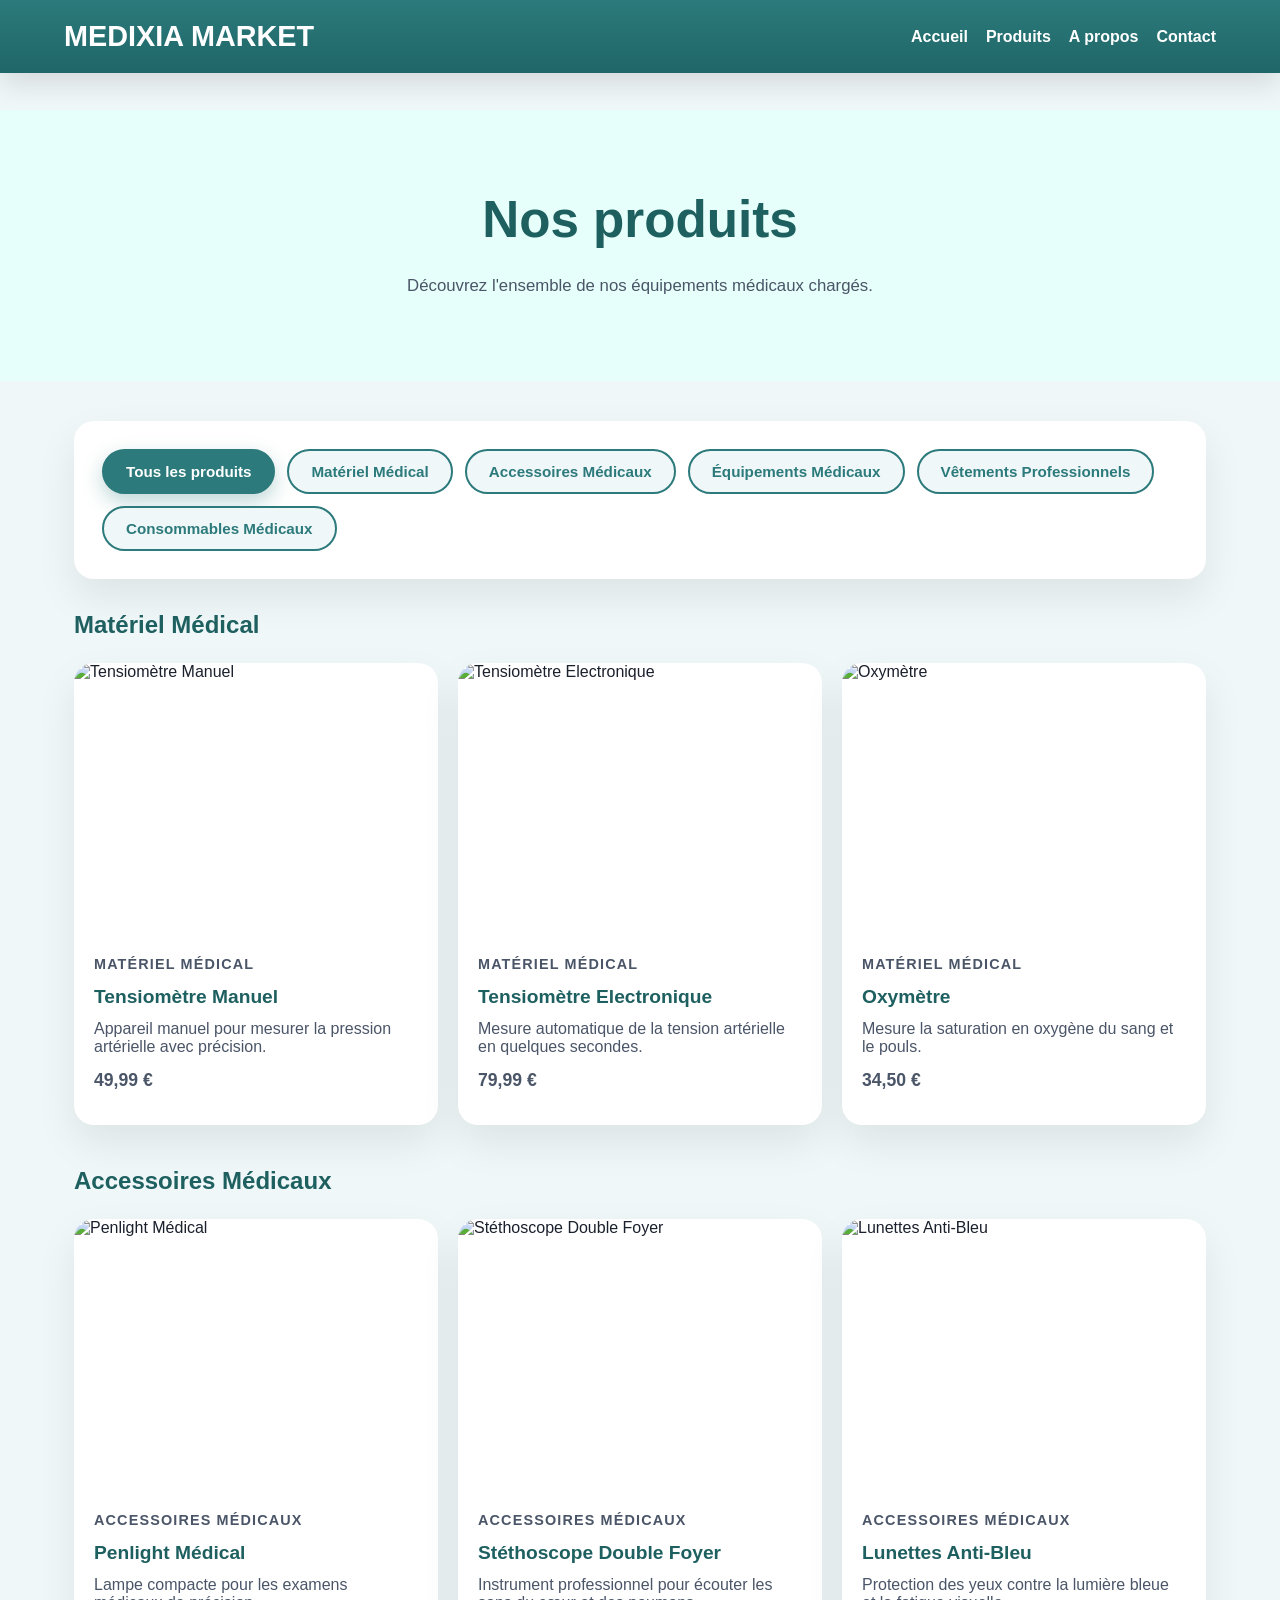
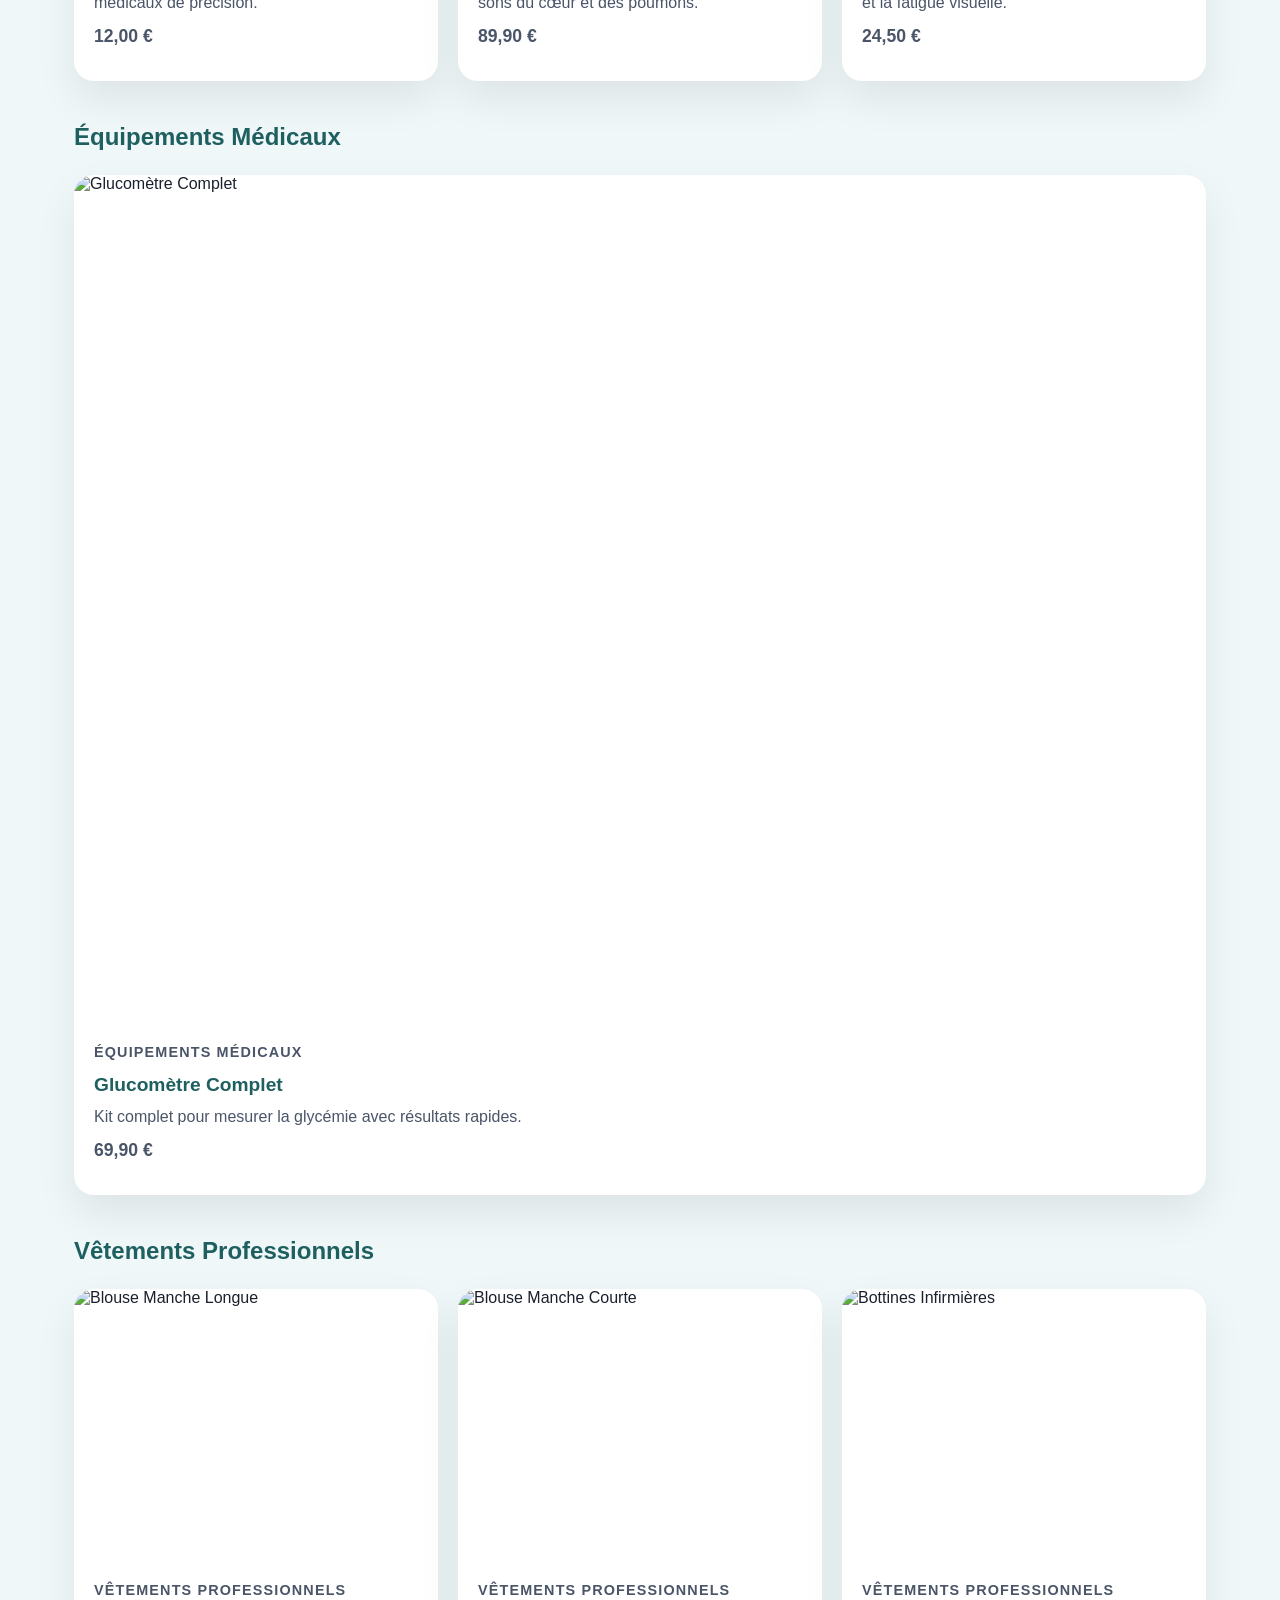
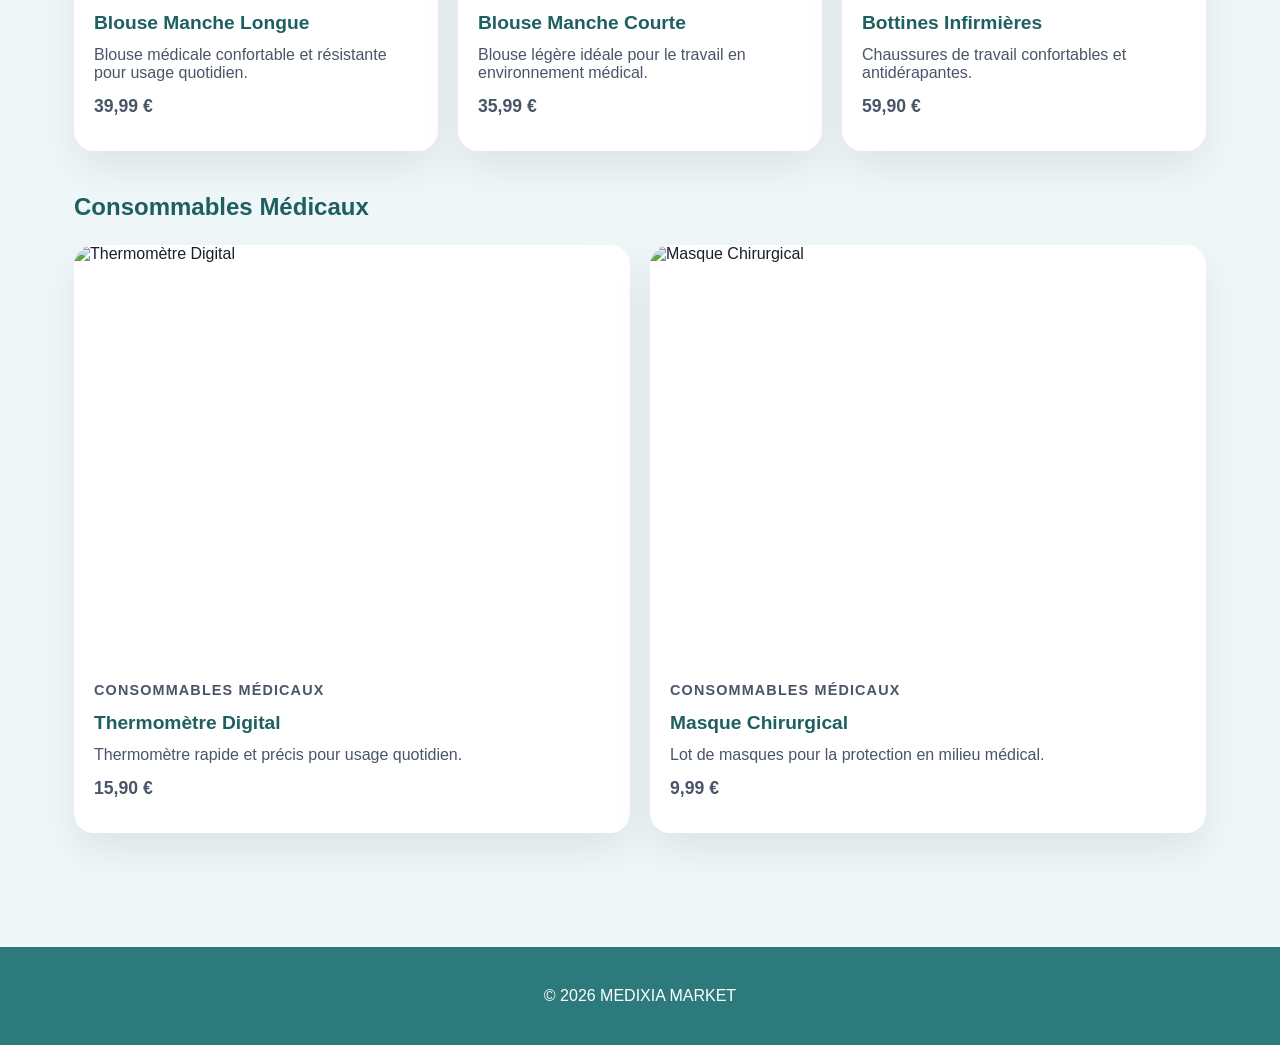
==== contact.html @ dd056514 "Add files via upload" ====
<!DOCTYPE html>
<html lang="fr">

<head>
    <meta charset="UTF-8">
    <meta name="viewport" content="width=device-width, initial-scale=1.0">
    <title>Produits - MEDIXIA MARKET</title>
    <meta name="description" content="Parcourez le catalogue de produits médicaux de MEDIXIA MARKET : équipements, accessoires et consommables pour professionnels de santé.">
    <meta name="keywords" content="produits médicaux, catalogue médical, équipement médical, accessoires médicaux, consommables médicaux">
    <meta name="author" content="MEDIXIA MARKET">
    <meta name="robots" content="index, follow">
    <link rel="stylesheet" href="style.css">
</head>

<body>
    <header>
        <div class="header-inner">
            <div>
                <h1>MEDIXIA MARKET</h1>
            </div>
            <button class="nav-toggle" aria-expanded="false" aria-label="Ouvrir le menu">☰</button>
            <nav class="nav-links">
                <a href="index.html">Accueil</a>
                <a href="produits.html">Produits</a>
                <a href="apropos.html">A propos</a>
                <a href="contact.html">Contact</a>
            </nav>
        </div>
    </header>

    <main>
        <section class="hero hero-small">
            <h1>Nos produits</h1>
            <p>Découvrez l'ensemble de nos équipements médicaux chargés.</p>
        </section>

        <section class="container" id="catalogue">
            <div id="filter-container" class="filter-container">
                <div id="filter-buttons" class="filter-buttons">
                    <button class="filter-btn active" data-category="all">Tous les produits</button>
                </div>
            </div>
            <div id="products-container">
                <p class="loading">Chargement des produits...</p>
            </div>
        </section>
    </main>

    <footer>
        <p>© 2026 MEDIXIA MARKET</p>
    </footer>

    <script>
        // ===============================
        // DONNÉES PRODUITS (fusionnées, plus besoin de fetch produits.json)
        // Chemins corrigés : tous les fichiers sont à la racine du Workspace,
        // il n'y a PAS de dossier assets/img/ dans TrebEdit.
        // ⚠️ Vérifie que chaque nom de fichier ci-dessous correspond EXACTEMENT
        // (majuscules, espaces, extension) au fichier réellement importé.
        // ===============================
        const products = [
            {
                img: "you.jpg",
                nom: "Tensiomètre Manuel",
                categorie: "Matériel Médical",
                description: "Appareil manuel pour mesurer la pression artérielle avec précision.",
                prix: "49,99 €"
            },
            {
                img: "site1.jpg",
                nom: "Tensiomètre Electronique",
                categorie: "Matériel Médical",
                description: "Mesure automatique de la tension artérielle en quelques secondes.",
                prix: "79,99 €"
            },
            {
                img: "OxymètreSaturometre.jpg",
                nom: "Oxymètre",
                categorie: "Matériel Médical",
                description: "Mesure la saturation en oxygène du sang et le pouls.",
                prix: "34,50 €"
            },
            {
                img: "Penlight rechargeable.jpg",
                nom: "Penlight Médical",
                categorie: "Accessoires Médicaux",
                description: "Lampe compacte pour les examens médicaux de précision.",
                prix: "12,00 €"
            },
            {
                img: "Otoscope.jpg",
                nom: "Stéthoscope Double Foyer",
                categorie: "Accessoires Médicaux",
                description: "Instrument professionnel pour écouter les sons du cœur et des poumons.",
                prix: "89,90 €"
            },
            {
                img: "Glucometre complet.jpg",
                nom: "Glucomètre Complet",
                categorie: "Équipements Médicaux",
                description: "Kit complet pour mesurer la glycémie avec résultats rapides.",
                prix: "69,90 €"
            },
            {
                img: "Surblouse.jpg",
                nom: "Blouse Manche Longue",
                categorie: "Vêtements Professionnels",
                description: "Blouse médicale confortable et résistante pour usage quotidien.",
                prix: "39,99 €"
            },
            {
                img: "Surblouse1.jpg",
                nom: "Blouse Manche Courte",
                categorie: "Vêtements Professionnels",
                description: "Blouse légère idéale pour le travail en environnement médical.",
                prix: "35,99 €"
            },
            {
                img: "Bonnet jetable.jpg",
                nom: "Lunettes Anti-Bleu",
                categorie: "Accessoires Médicaux",
                description: "Protection des yeux contre la lumière bleue et la fatigue visuelle.",
                prix: "24,50 €"
            },
            {
                img: "Bottine infirmière.jpeg",
                nom: "Bottines Infirmières",
                categorie: "Vêtements Professionnels",
                description: "Chaussures de travail confortables et antidérapantes.",
                prix: "59,90 €"
            },
            {
                img: "Thermomètre à mercure.jpg",
                nom: "Thermomètre Digital",
                categorie: "Consommables Médicaux",
                description: "Thermomètre rapide et précis pour usage quotidien.",
                prix: "15,90 €"
            },
            {
                img: "Bonnet jetable.jpg",
                nom: "Masque Chirurgical",
                categorie: "Consommables Médicaux",
                description: "Lot de masques pour la protection en milieu médical.",
                prix: "9,99 €"
            }
        ];

        document.addEventListener("DOMContentLoaded", function () {

            // ===============================
            // EFFET D'APPARITION AU SCROLL
            // ===============================
            function appearOnScroll() {
                const sections = document.querySelectorAll("section, .container");
                const windowBottom = window.innerHeight + window.scrollY;
                sections.forEach(sec => {
                    sec.style.opacity = 0;
                    sec.style.transition = "opacity 1s ease-out, transform 1s ease-out";
                    sec.style.transform = "translateY(30px)";
                    if (windowBottom > sec.offsetTop + 50) {
                        sec.style.opacity = 1;
                        sec.style.transform = "translateY(0)";
                    }
                });
            }
            window.addEventListener("scroll", appearOnScroll);

            // ===============================
            // MENU MOBILE
            // ===============================
            const navToggle = document.querySelector(".nav-toggle");
            const navLinks = document.querySelector(".nav-links");
            if (navToggle && navLinks) {
                navToggle.addEventListener("click", function () {
                    const isOpen = navLinks.classList.toggle("open");
                    navToggle.setAttribute("aria-expanded", isOpen.toString());
                });

                navLinks.querySelectorAll("a").forEach(link => {
                    link.addEventListener("click", () => {
                        navLinks.classList.remove("open");
                        navToggle.setAttribute("aria-expanded", "false");
                    });
                });
            }

            // ===============================
            // AFFICHAGE DES PRODUITS
            // ===============================
            function renderProducts(items) {
                const categories = [...new Set(items.map(p => p.categorie))];
                setupFilters(categories, items);
                displayProducts(items, "all");
                animateCards();
                appearOnScroll();
            }

            function setupFilters(categories, items) {
                const filterBtnContainer = document.querySelector("#filter-buttons");
                if (!filterBtnContainer) return;

                filterBtnContainer.innerHTML = '<button class="filter-btn active" data-category="all">Tous les produits</button>';

                categories.forEach(category => {
                    const btn = document.createElement("button");
                    btn.className = "filter-btn";
                    btn.setAttribute("data-category", category);
                    btn.textContent = category;
                    filterBtnContainer.appendChild(btn);
                });

                const filterButtons = filterBtnContainer.querySelectorAll(".filter-btn");
                filterButtons.forEach(btn => {
                    btn.addEventListener("click", () => {
                        filterButtons.forEach(b => b.classList.remove("active"));
                        btn.classList.add("active");
                        const selectedCategory = btn.getAttribute("data-category");
                        displayProducts(items, selectedCategory);
                    });
                });
            }

            function displayProducts(items, selectedCategory = "all") {
                const container = document.querySelector("#products-container");
                if (!container) return;

                let filtered = items;
                if (selectedCategory !== "all") {
                    filtered = items.filter(p => p.categorie === selectedCategory);
                }

                const categories = [...new Set(filtered.map(p => p.categorie))];

                container.innerHTML = categories.map(category => {
                    const cards = filtered
                        .filter(p => p.categorie === category)
                        .map(p => `
                            <article class="card">
                                <img src="${p.img}" alt="${p.nom}">
                                <div class="product-meta">
                                    <p class="category">${p.categorie}</p>
                                    <h3>${p.nom}</h3>
                                    <p>${p.description}</p>
                                    <p class="price">${p.prix}</p>
                                </div>
                            </article>
                        `).join("");

                    return `
                        <section class="product-section">
                            <h2>${category}</h2>
                            <div class="products">${cards}</div>
                        </section>
                    `;
                }).join("");

                if (filtered.length === 0) {
                    container.innerHTML = "<p class='no-results'>Aucun produit ne correspond à ce filtre.</p>";
                }

                animateCards();
                appearOnScroll();
            }

            function animateCards() {
                document.querySelectorAll(".card").forEach(card => {
                    card.style.transition = "transform 0.3s, box-shadow 0.3s";
                    card.addEventListener("mouseover", () => {
                        card.style.transform = "scale(1.07)";
                        card.style.boxShadow = "0 8px 20px rgba(0,0,0,0.3)";
                    });
                    card.addEventListener("mouseout", () => {
                        card.style.transform = "scale(1)";
                        card.style.boxShadow = "0 2px 8px rgba(0,0,0,0.1)";
                    });
                });
            }

            renderProducts(products);

            // ===============================
            // BOUTON HAUT DE PAGE
            // ===============================
            const btnTop = document.createElement("button");
            btnTop.className = "back-to-top";
            btnTop.setAttribute("aria-label", "Remonter en haut");
            btnTop.innerHTML = "↑";
            document.body.appendChild(btnTop);

            window.addEventListener("scroll", () => {
                btnTop.classList.toggle("show", window.scrollY > 200);
            });

            btnTop.addEventListener("click", () => {
                window.scrollTo({ top: 0, behavior: "smooth" });
            });

            appearOnScroll();
        });
    </script>
</body>

</html>
---- style.css ----
﻿:root {
    --bg: #f0f7f8;
    --surface: #ffffff;
    --primary: #2c7a7b;
    --primary-dark: #1e5f60;
    --accent: #38b2ac;
    --text: #1a202c;
    --muted: #4a5568;
    --radius: 20px;
    --shadow: 0 18px 40px rgba(0, 0, 0, 0.08);
}

* {
    box-sizing: border-box;
}

html {
    scroll-behavior: smooth;
}

body {
    margin: 0;
    font-family: Inter, "Segoe UI", sans-serif;
    background: var(--bg);
    color: var(--text);
}

header {
    position: fixed;
    top: 0;
    left: 0;
    right: 0;
    z-index: 1000;
    background: linear-gradient(180deg, var(--primary), #1f6668);
    color: white;
    box-shadow: 0 10px 30px rgba(0, 0, 0, 0.12);
}

body {
    margin: 0;
    font-family: Inter, "Segoe UI", sans-serif;
    background: var(--bg);
    color: var(--text);
    padding-top: 110px;
}

.header-inner {
    max-width: 1200px;
    margin: 0 auto;
    padding: 20px 24px;
    display: flex;
    align-items: center;
    justify-content: space-between;
    gap: 20px;
    flex-wrap: wrap;
    position: relative;
}

header h1 {
    margin: 0;
    font-size: 1.8rem;
}

.site-tagline {
    margin: 8px 0 0;
    font-size: 0.95rem;
    color: rgba(255, 255, 255, 0.85);
}

.nav-toggle {
    display: none;
    background: rgba(255, 255, 255, 0.16);
    border: 1px solid rgba(255, 255, 255, 0.4);
    color: white;
    padding: 10px 14px;
    border-radius: 12px;
    cursor: pointer;
    font-size: 1rem;
}

.nav-links {
    display: flex;
    gap: 18px;
    align-items: center;
    flex-wrap: wrap;
}

.nav-links a {
    color: white;
    text-decoration: none;
    font-weight: 600;
    transition: color 0.3s, transform 0.2s;
}

.nav-links a:hover {
    color: #a7f3d0;
    transform: scale(1.04);
}

.hero,
.hero-small {
    background: #e6fffa;
    padding: 80px 24px;
    text-align: center;
}

.hero h1,
.hero-small h1 {
    margin: 0;
    font-size: clamp(2rem, 4vw, 3.5rem);
    color: var(--primary-dark);
}

.hero p,
.hero-small p {
    max-width: 760px;
    margin: 22px auto 0;
    color: var(--muted);
    font-size: 1.05rem;
    line-height: 1.8;
}

.btn,
.btn-submit {
    display: inline-block;
    margin-top: 24px;
    padding: 14px 30px;
    background: var(--accent);
    color: white;
    text-decoration: none;
    border-radius: 999px;
    font-weight: 700;
    transition: background 0.3s, transform 0.2s;
    border: none;
    cursor: pointer;
}

.btn:hover,
.btn-submit:hover {
    background: #319795;
    transform: translateY(-1px);
}

.container {
    padding: 40px 24px;
    max-width: 1180px;
    margin: 0 auto;
}

.features,
.info-grid,
.about-grid,
.contact-grid {
    display: grid;
    gap: 24px;
}

.features,
.info-grid,
.about-grid {
    grid-template-columns: repeat(auto-fit, minmax(240px, 1fr));
}

.contact-grid {
    grid-template-columns: 1.2fr 1fr;
}

.feature,
.info-card,
.about-card,
.contact-info,
form {
    background: var(--surface);
    border-radius: var(--radius);
    padding: 28px;
    box-shadow: var(--shadow);
}

.feature h2,
.info-card h2,
.about-card h3,
.contact-info h2 {
    margin-top: 0;
    color: var(--primary-dark);
}

.feature p,
.info-card p,
.about-card p,
.contact-info p {
    color: var(--muted);
    line-height: 1.8;
}

.products {
    display: grid;
    grid-template-columns: repeat(auto-fit, minmax(240px, 1fr));
    gap: 20px;
}

.card {
    background: var(--surface);
    border-radius: var(--radius);
    overflow: hidden;
    box-shadow: var(--shadow);
    transition: transform 0.25s ease, box-shadow 0.25s ease;
    display: flex;
    flex-direction: column;
}

.card:hover {
    transform: translateY(-4px);
    box-shadow: 0 20px 45px rgba(0, 0, 0, 0.12);
}

.card img {
    width: 100%;
    aspect-ratio: 4 / 3;
    object-fit: cover;
}

.product-meta {
    padding: 20px;
    display: flex;
    flex-direction: column;
}

.category {
    font-size: 0.9rem;
    font-weight: 700;
    text-transform: uppercase;
    letter-spacing: 0.08em;
    color: var(--accent);
    margin-bottom: 10px;
}

.product-meta h3 {
    margin: 0 0 12px;
    color: var(--primary-dark);
    font-size: 1.2rem;
}

.product-meta p {
    margin: 0 0 14px;
    color: var(--muted);
}

.price {
    margin-top: auto;
    color: #1f5f67;
    font-weight: 800;
    font-size: 1.1rem;
}

.product-section {
    margin-bottom: 42px;
}

.product-section h2 {
    margin-bottom: 24px;
    color: var(--primary-dark);
}

.filter-container {
    background: var(--surface);
    border-radius: var(--radius);
    padding: 28px;
    margin-bottom: 32px;
    box-shadow: var(--shadow);
}

.filter-container h2 {
    margin: 0 0 20px;
    color: var(--primary-dark);
    font-size: 1.2rem;
}

.filter-buttons {
    display: flex;
    gap: 12px;
    flex-wrap: wrap;
}

.filter-btn {
    padding: 12px 22px;
    background: #f0f7f8;
    color: var(--primary);
    border: 2px solid var(--primary);
    border-radius: 999px;
    font-weight: 600;
    cursor: pointer;
    transition: all 0.3s ease;
    font-size: 0.95rem;
}

.filter-btn:hover {
    background: var(--primary);
    color: white;
    transform: translateY(-2px);
    box-shadow: 0 6px 12px rgba(44, 122, 123, 0.2);
}

.filter-btn.active {
    background: var(--primary);
    color: white;
    box-shadow: 0 8px 20px rgba(44, 122, 123, 0.3);
}

.no-results {
    text-align: center;
    color: var(--muted);
    font-weight: 700;
    padding: 40px 20px;
    font-size: 1.1rem;
}

footer {
    background: var(--primary);
    color: white;
    text-align: center;
    padding: 24px 24px;
    margin-top: 32px;
}

label {
    display: block;
    margin-top: 18px;
    font-weight: 700;
    color: var(--text);
}

input,
textarea {
    width: 100%;
    padding: 14px 16px;
    margin-top: 8px;
    border: 1px solid #cbd5e0;
    border-radius: 14px;
    background: #fff;
    font: inherit;
    resize: vertical;
}

input:focus,
textarea:focus {
    border-color: var(--accent);
    box-shadow: 0 0 0 4px rgba(56, 178, 172, 0.14);
    outline: none;
}

.loading,
.error {
    text-align: center;
    color: var(--muted);
    font-weight: 700;
}

.back-to-top {
    position: fixed;
    bottom: 24px;
    right: 24px;
    width: 52px;
    height: 52px;
    border: none;
    border-radius: 50%;
    background: var(--accent);
    color: white;
    font-size: 1.4rem;
    cursor: pointer;
    box-shadow: 0 18px 32px rgba(0, 0, 0, 0.2);
    opacity: 0;
    pointer-events: none;
    transform: translateY(12px);
    transition: opacity 0.25s ease, transform 0.25s ease, background 0.25s ease;
    display: grid;
    place-items: center;
    z-index: 1100;
}

.back-to-top.show {
    opacity: 1;
    pointer-events: auto;
    transform: translateY(0);
}

.back-to-top:hover {
    background: #319795;
    transform: translateY(-2px);
}

@media (max-width: 900px) {
    .header-inner {
        padding: 20px 18px;
    }

    .hero,
    .hero-small {
        padding: 60px 18px;
    }

    .container {
        padding: 32px 18px;
    }

    .contact-grid {
        grid-template-columns: 1fr;
    }
}

@media (max-width: 720px) {
    .nav-toggle {
        display: flex;
    }

    .nav-links {
        position: absolute;
        top: 100%;
        left: 0;
        width: 100%;
        background: var(--primary);
        flex-direction: column;
        align-items: flex-start;
        gap: 0;
        overflow: hidden;
        max-height: 0;
        transition: max-height 0.3s ease;
    }

    .nav-links.open {
        max-height: 260px;
    }

    .nav-links a {
        width: 100%;
        padding: 14px 20px;
        border-top: 1px solid rgba(255, 255, 255, 0.12);
    }

    .products {
        grid-template-columns: repeat(auto-fit, minmax(220px, 1fr));
    }

    .filter-buttons {
        gap: 10px;
    }

    .filter-btn {
        padding: 10px 18px;
        font-size: 0.9rem;
    }
}

@media (max-width: 520px) {
    header h1 {
        font-size: 1.5rem;
    }

    .hero h1,
    .hero-small h1 {
        font-size: 2rem;
    }

    .hero p,
    .hero-small p {
        font-size: 1rem;
    }

    .header-inner {
        padding: 18px 16px;
    }

    .container {
        padding: 24px 16px;
    }

    .nav-links.open {
        max-height: 320px;
    }
}
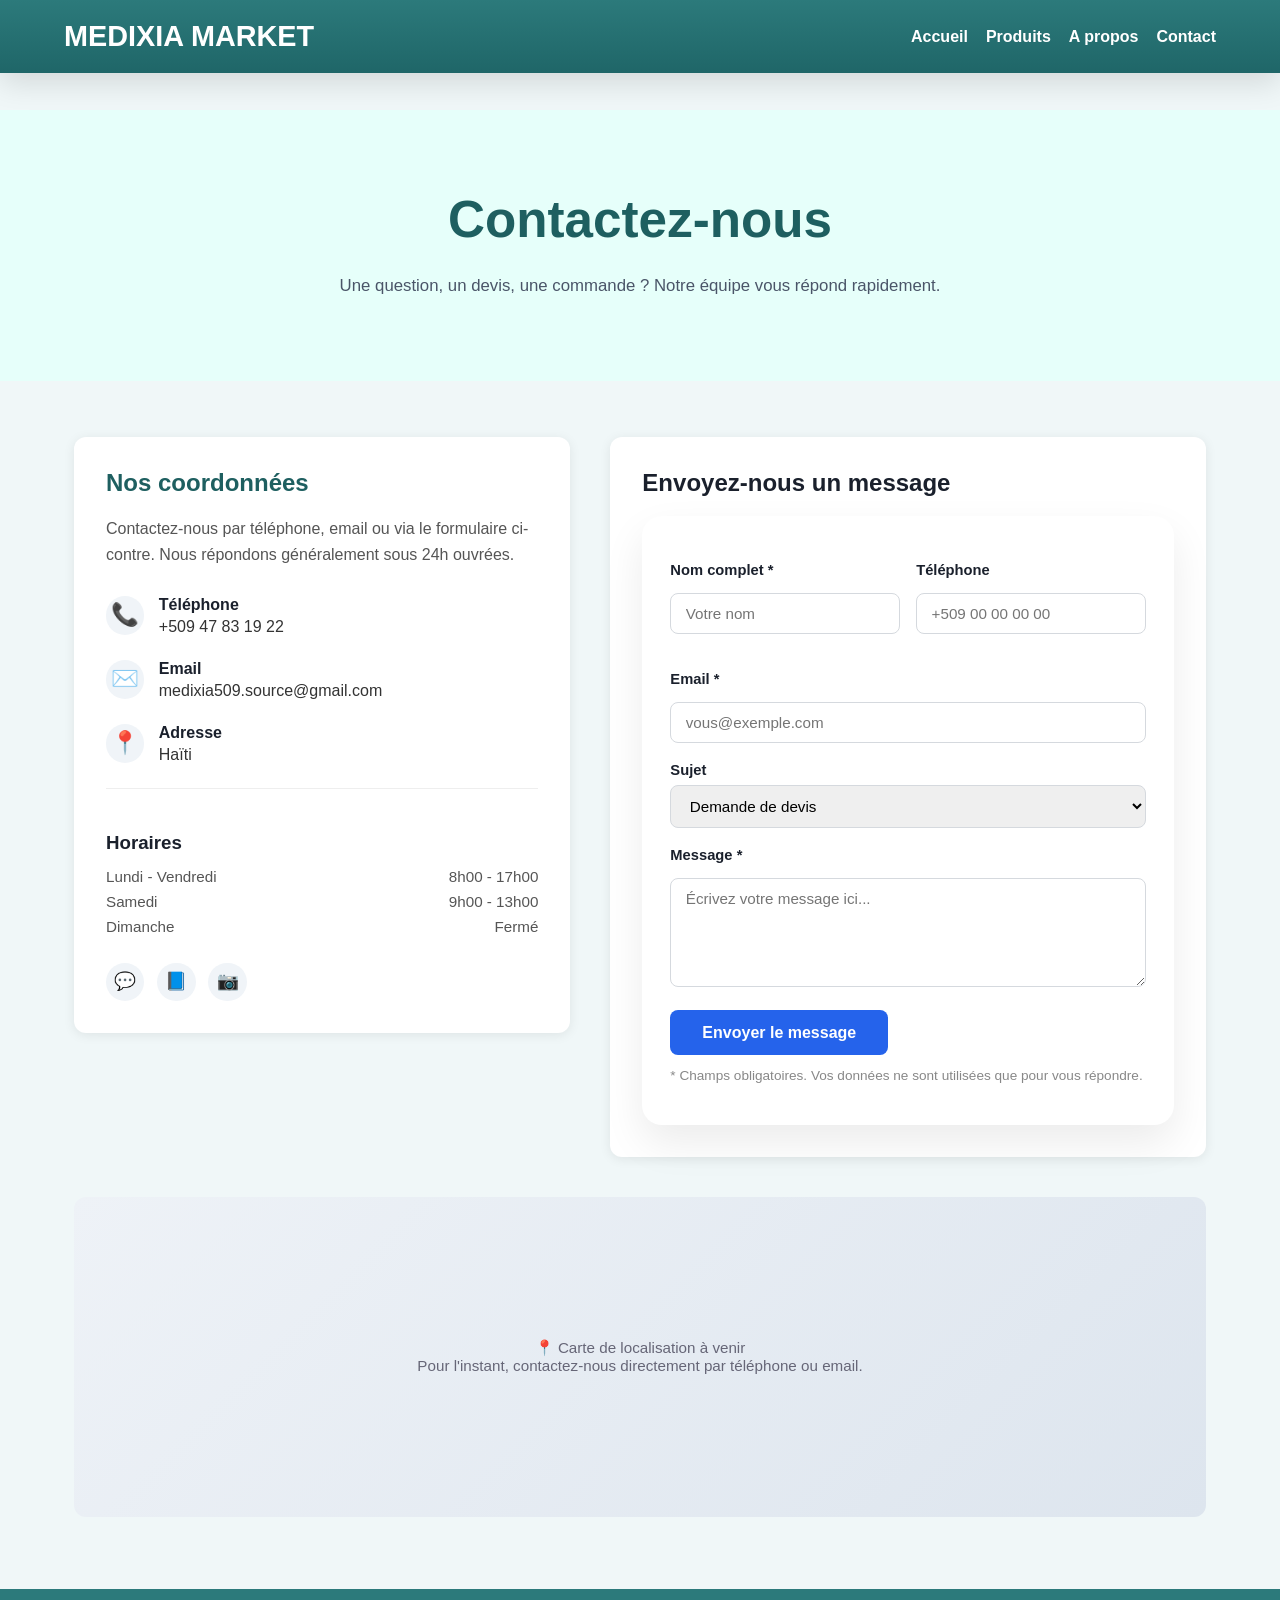
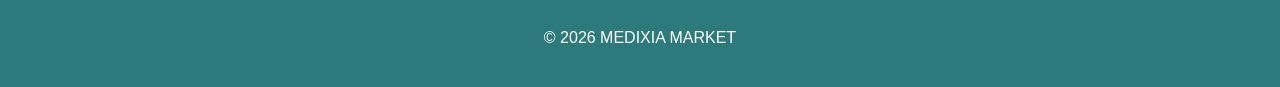
==== commit f56b4aac: "Revamp contact page with new content and styles Updated the contact page with new title, description" ====
--- a/contact.html
+++ b/contact.html
@@ -4,12 +4,224 @@
 <head>
     <meta charset="UTF-8">
     <meta name="viewport" content="width=device-width, initial-scale=1.0">
-    <title>Produits - MEDIXIA MARKET</title>
-    <meta name="description" content="Parcourez le catalogue de produits médicaux de MEDIXIA MARKET : équipements, accessoires et consommables pour professionnels de santé.">
-    <meta name="keywords" content="produits médicaux, catalogue médical, équipement médical, accessoires médicaux, consommables médicaux">
+    <title>Contact - MEDIXIA MARKET</title>
+    <meta name="description" content="Contactez MEDIXIA MARKET pour toute question sur nos produits médicaux, devis ou demande de collaboration.">
+    <meta name="keywords" content="contact, MEDIXIA MARKET, équipement médical, devis, support">
     <meta name="author" content="MEDIXIA MARKET">
     <meta name="robots" content="index, follow">
     <link rel="stylesheet" href="style.css">
+    <style>
+        /* Styles complémentaires pour la page Contact (utilisent les mêmes variables/couleurs que style.css) */
+        .contact-wrapper {
+            display: grid;
+            grid-template-columns: 1fr 1.2fr;
+            gap: 2.5rem;
+            align-items: start;
+            margin-top: 1rem;
+        }
+
+        @media (max-width: 800px) {
+            .contact-wrapper {
+                grid-template-columns: 1fr;
+            }
+        }
+
+        .contact-info,
+        .contact-form-card {
+            background: #ffffff;
+            border-radius: 12px;
+            padding: 2rem;
+            box-shadow: 0 2px 12px rgba(0, 0, 0, 0.08);
+        }
+
+        .contact-info h2,
+        .contact-form-card h2 {
+            margin-top: 0;
+            margin-bottom: 1.2rem;
+        }
+
+        .contact-info p.lead {
+            color: #555;
+            margin-bottom: 1.8rem;
+            line-height: 1.6;
+        }
+
+        .contact-item {
+            display: flex;
+            align-items: flex-start;
+            gap: 0.9rem;
+            margin-bottom: 1.5rem;
+        }
+
+        .contact-item .icon {
+            font-size: 1.4rem;
+            line-height: 1;
+            flex-shrink: 0;
+            width: 2.4rem;
+            height: 2.4rem;
+            display: flex;
+            align-items: center;
+            justify-content: center;
+            background: #f0f4f8;
+            border-radius: 50%;
+        }
+
+        .contact-item h3 {
+            margin: 0 0 0.25rem 0;
+            font-size: 1rem;
+        }
+
+        .contact-item a,
+        .contact-item span {
+            color: #333;
+            text-decoration: none;
+        }
+
+        .contact-item a:hover {
+            text-decoration: underline;
+        }
+
+        .contact-hours {
+            margin-top: 1.5rem;
+            padding-top: 1.5rem;
+            border-top: 1px solid #eee;
+        }
+
+        .contact-hours h3 {
+            margin-bottom: 0.6rem;
+        }
+
+        .contact-hours ul {
+            list-style: none;
+            padding: 0;
+            margin: 0;
+            color: #555;
+        }
+
+        .contact-hours li {
+            display: flex;
+            justify-content: space-between;
+            padding: 0.25rem 0;
+            font-size: 0.95rem;
+        }
+
+        .contact-social {
+            margin-top: 1.5rem;
+            display: flex;
+            gap: 0.8rem;
+        }
+
+        .contact-social a {
+            display: inline-flex;
+            align-items: center;
+            justify-content: center;
+            width: 2.4rem;
+            height: 2.4rem;
+            border-radius: 50%;
+            background: #f0f4f8;
+            text-decoration: none;
+            font-size: 1.1rem;
+        }
+
+        .form-group {
+            margin-bottom: 1.2rem;
+        }
+
+        .form-group label {
+            display: block;
+            margin-bottom: 0.4rem;
+            font-weight: 600;
+            font-size: 0.92rem;
+        }
+
+        .form-group input,
+        .form-group select,
+        .form-group textarea {
+            width: 100%;
+            padding: 0.7rem 0.9rem;
+            border: 1px solid #d5d9de;
+            border-radius: 8px;
+            font-size: 0.95rem;
+            font-family: inherit;
+            box-sizing: border-box;
+            transition: border-color 0.2s;
+        }
+
+        .form-group input:focus,
+        .form-group select:focus,
+        .form-group textarea:focus {
+            outline: none;
+            border-color: #2563eb;
+        }
+
+        .form-row {
+            display: grid;
+            grid-template-columns: 1fr 1fr;
+            gap: 1rem;
+        }
+
+        @media (max-width: 500px) {
+            .form-row {
+                grid-template-columns: 1fr;
+            }
+        }
+
+        .submit-btn {
+            background: #2563eb;
+            color: #fff;
+            border: none;
+            padding: 0.85rem 2rem;
+            border-radius: 8px;
+            font-size: 1rem;
+            font-weight: 600;
+            cursor: pointer;
+            transition: background 0.2s, transform 0.15s;
+        }
+
+        .submit-btn:hover {
+            background: #1d4ed8;
+            transform: translateY(-1px);
+        }
+
+        .form-note {
+            font-size: 0.85rem;
+            color: #888;
+            margin-top: 0.8rem;
+        }
+
+        .form-success {
+            display: none;
+            background: #e6f7ec;
+            color: #1e7d3c;
+            padding: 1rem 1.2rem;
+            border-radius: 8px;
+            margin-bottom: 1.2rem;
+            font-size: 0.95rem;
+        }
+
+        .form-success.show {
+            display: block;
+        }
+
+        .map-section {
+            margin-top: 2.5rem;
+        }
+
+        .map-placeholder {
+            width: 100%;
+            height: 320px;
+            border-radius: 12px;
+            background: linear-gradient(135deg, #eef2f7, #dde5ee);
+            display: flex;
+            align-items: center;
+            justify-content: center;
+            color: #667;
+            font-size: 0.95rem;
+            text-align: center;
+            padding: 1rem;
+            box-sizing: border-box;
+        }
+    </style>
 </head>
 
 <body>
@@ -30,18 +242,109 @@
 
     <main>
         <section class="hero hero-small">
-            <h1>Nos produits</h1>
-            <p>Découvrez l'ensemble de nos équipements médicaux chargés.</p>
+            <h1>Contactez-nous</h1>
+            <p>Une question, un devis, une commande ? Notre équipe vous répond rapidement.</p>
         </section>
 
-        <section class="container" id="catalogue">
-            <div id="filter-container" class="filter-container">
-                <div id="filter-buttons" class="filter-buttons">
-                    <button class="filter-btn active" data-category="all">Tous les produits</button>
+        <section class="container" id="contact">
+            <div class="contact-wrapper">
+
+                <!-- Informations de contact -->
+                <div class="contact-info">
+                    <h2>Nos coordonnées</h2>
+                    <p class="lead">Contactez-nous par téléphone, email ou via le formulaire ci-contre. Nous répondons généralement sous 24h ouvrées.</p>
+
+                    <div class="contact-item">
+                        <div class="icon">📞</div>
+                        <div>
+                            <h3>Téléphone</h3>
+                            <a href="tel:+50947831922">+509 47 83 19 22</a>
+                        </div>
+                    </div>
+
+                    <div class="contact-item">
+                        <div class="icon">✉️</div>
+                        <div>
+                            <h3>Email</h3>
+                            <a href="mailto:medixia509.source@gmail.com">medixia509.source@gmail.com</a>
+                        </div>
+                    </div>
+
+                    <div class="contact-item">
+                        <div class="icon">📍</div>
+                        <div>
+                            <h3>Adresse</h3>
+                            <span>Haïti</span>
+                        </div>
+                    </div>
+
+                    <div class="contact-hours">
+                        <h3>Horaires</h3>
+                        <ul>
+                            <li><span>Lundi - Vendredi</span><span>8h00 - 17h00</span></li>
+                            <li><span>Samedi</span><span>9h00 - 13h00</span></li>
+                            <li><span>Dimanche</span><span>Fermé</span></li>
+                        </ul>
+                    </div>
+
+                    <div class="contact-social">
+                        <a href="#" aria-label="WhatsApp" title="WhatsApp">💬</a>
+                        <a href="#" aria-label="Facebook" title="Facebook">📘</a>
+                        <a href="#" aria-label="Instagram" title="Instagram">📷</a>
+                    </div>
+                </div>
+
+                <!-- Formulaire de contact -->
+                <div class="contact-form-card">
+                    <h2>Envoyez-nous un message</h2>
+
+                    <div class="form-success" id="formSuccess">
+                        ✅ Merci ! Votre message a bien été envoyé. Nous vous répondrons très vite.
+                    </div>
+
+                    <form id="contactForm">
+                        <div class="form-row">
+                            <div class="form-group">
+                                <label for="nom">Nom complet *</label>
+                                <input type="text" id="nom" name="nom" required placeholder="Votre nom">
+                            </div>
+                            <div class="form-group">
+                                <label for="telephone">Téléphone</label>
+                                <input type="tel" id="telephone" name="telephone" placeholder="+509 00 00 00 00">
+                            </div>
+                        </div>
+
+                        <div class="form-group">
+                            <label for="email">Email *</label>
+                            <input type="email" id="email" name="email" required placeholder="vous@exemple.com">
+                        </div>
+
+                        <div class="form-group">
+                            <label for="sujet">Sujet</label>
+                            <select id="sujet" name="sujet">
+                                <option value="devis">Demande de devis</option>
+                                <option value="commande">Suivi de commande</option>
+                                <option value="produit">Question sur un produit</option>
+                                <option value="autre">Autre</option>
+                            </select>
+                        </div>
+
+                        <div class="form-group">
+                            <label for="message">Message *</label>
+                            <textarea id="message" name="message" rows="5" required placeholder="Écrivez votre message ici..."></textarea>
+                        </div>
+
+                        <button type="submit" class="submit-btn">Envoyer le message</button>
+                        <p class="form-note">* Champs obligatoires. Vos données ne sont utilisées que pour vous répondre.</p>
+                    </form>
                 </div>
             </div>
-            <div id="products-container">
-                <p class="loading">Chargement des produits...</p>
+
+            <div class="map-section">
+                <div class="map-placeholder">
+                    📍 Carte de localisation à venir<br>
+                    Pour l'instant, contactez-nous directement par téléphone ou email.
+                </div>
             </div>
         </section>
     </main>
@@ -51,123 +354,8 @@
     </footer>
 
     <script>
-        // ===============================
-        // DONNÉES PRODUITS (fusionnées, plus besoin de fetch produits.json)
-        // Chemins corrigés : tous les fichiers sont à la racine du Workspace,
-        // il n'y a PAS de dossier assets/img/ dans TrebEdit.
-        // ⚠️ Vérifie que chaque nom de fichier ci-dessous correspond EXACTEMENT
-        // (majuscules, espaces, extension) au fichier réellement importé.
-        // ===============================
-        const products = [
-            {
-                img: "you.jpg",
-                nom: "Tensiomètre Manuel",
-                categorie: "Matériel Médical",
-                description: "Appareil manuel pour mesurer la pression artérielle avec précision.",
-                prix: "49,99 €"
-            },
-            {
-                img: "site1.jpg",
-                nom: "Tensiomètre Electronique",
-                categorie: "Matériel Médical",
-                description: "Mesure automatique de la tension artérielle en quelques secondes.",
-                prix: "79,99 €"
-            },
-            {
-                img: "OxymètreSaturometre.jpg",
-                nom: "Oxymètre",
-                categorie: "Matériel Médical",
-                description: "Mesure la saturation en oxygène du sang et le pouls.",
-                prix: "34,50 €"
-            },
-            {
-                img: "Penlight rechargeable.jpg",
-                nom: "Penlight Médical",
-                categorie: "Accessoires Médicaux",
-                description: "Lampe compacte pour les examens médicaux de précision.",
-                prix: "12,00 €"
-            },
-            {
-                img: "Otoscope.jpg",
-                nom: "Stéthoscope Double Foyer",
-                categorie: "Accessoires Médicaux",
-                description: "Instrument professionnel pour écouter les sons du cœur et des poumons.",
-                prix: "89,90 €"
-            },
-            {
-                img: "Glucometre complet.jpg",
-                nom: "Glucomètre Complet",
-                categorie: "Équipements Médicaux",
-                description: "Kit complet pour mesurer la glycémie avec résultats rapides.",
-                prix: "69,90 €"
-            },
-            {
-                img: "Surblouse.jpg",
-                nom: "Blouse Manche Longue",
-                categorie: "Vêtements Professionnels",
-                description: "Blouse médicale confortable et résistante pour usage quotidien.",
-                prix: "39,99 €"
-            },
-            {
-                img: "Surblouse1.jpg",
-                nom: "Blouse Manche Courte",
-                categorie: "Vêtements Professionnels",
-                description: "Blouse légère idéale pour le travail en environnement médical.",
-                prix: "35,99 €"
-            },
-            {
-                img: "Bonnet jetable.jpg",
-                nom: "Lunettes Anti-Bleu",
-                categorie: "Accessoires Médicaux",
-                description: "Protection des yeux contre la lumière bleue et la fatigue visuelle.",
-                prix: "24,50 €"
-            },
-            {
-                img: "Bottine infirmière.jpeg",
-                nom: "Bottines Infirmières",
-                categorie: "Vêtements Professionnels",
-                description: "Chaussures de travail confortables et antidérapantes.",
-                prix: "59,90 €"
-            },
-            {
-                img: "Thermomètre à mercure.jpg",
-                nom: "Thermomètre Digital",
-                categorie: "Consommables Médicaux",
-                description: "Thermomètre rapide et précis pour usage quotidien.",
-                prix: "15,90 €"
-            },
-            {
-                img: "Bonnet jetable.jpg",
-                nom: "Masque Chirurgical",
-                categorie: "Consommables Médicaux",
-                description: "Lot de masques pour la protection en milieu médical.",
-                prix: "9,99 €"
-            }
-        ];
-
         document.addEventListener("DOMContentLoaded", function () {
-
-            // ===============================
-            // EFFET D'APPARITION AU SCROLL
-            // ===============================
-            function appearOnScroll() {
-                const sections = document.querySelectorAll("section, .container");
-                const windowBottom = window.innerHeight + window.scrollY;
-                sections.forEach(sec => {
-                    sec.style.opacity = 0;
-                    sec.style.transition = "opacity 1s ease-out, transform 1s ease-out";
-                    sec.style.transform = "translateY(30px)";
-                    if (windowBottom > sec.offsetTop + 50) {
-                        sec.style.opacity = 1;
-                        sec.style.transform = "translateY(0)";
-                    }
-                });
-            }
-            window.addEventListener("scroll", appearOnScroll);
-
-            // ===============================
-            // MENU MOBILE
-            // ===============================
+            // Menu mobile (même comportement que sur les autres pages)
             const navToggle = document.querySelector(".nav-toggle");
             const navLinks = document.querySelector(".nav-links");
             if (navToggle && navLinks) {
@@ -175,7 +363,6 @@
                     const isOpen = navLinks.classList.toggle("open");
                     navToggle.setAttribute("aria-expanded", isOpen.toString());
                 });
-
                 navLinks.querySelectorAll("a").forEach(link => {
                     link.addEventListener("click", () => {
                         navLinks.classList.remove("open");
@@ -184,120 +371,33 @@
                 });
             }
 
-            // ===============================
-            // AFFICHAGE DES PRODUITS
-            // ===============================
-            function renderProducts(items) {
-                const categories = [...new Set(items.map(p => p.categorie))];
-                setupFilters(categories, items);
-                displayProducts(items, "all");
-                animateCards();
-                appearOnScroll();
-            }
-
-            function setupFilters(categories, items) {
-                const filterBtnContainer = document.querySelector("#filter-buttons");
-                if (!filterBtnContainer) return;
-
-                filterBtnContainer.innerHTML = '<button class="filter-btn active" data-category="all">Tous les produits</button>';
-
-                categories.forEach(category => {
-                    const btn = document.createElement("button");
-                    btn.className = "filter-btn";
-                    btn.setAttribute("data-category", category);
-                    btn.textContent = category;
-                    filterBtnContainer.appendChild(btn);
-                });
-
-                const filterButtons = filterBtnContainer.querySelectorAll(".filter-btn");
-                filterButtons.forEach(btn => {
-                    btn.addEventListener("click", () => {
-                        filterButtons.forEach(b => b.classList.remove("active"));
-                        btn.classList.add("active");
-                        const selectedCategory = btn.getAttribute("data-category");
-                        displayProducts(items, selectedCategory);
-                    });
-                });
-            }
-
-            function displayProducts(items, selectedCategory = "all") {
-                const container = document.querySelector("#products-container");
-                if (!container) return;
-
-                let filtered = items;
-                if (selectedCategory !== "all") {
-                    filtered = items.filter(p => p.categorie === selectedCategory);
-                }
-
-                const categories = [...new Set(filtered.map(p => p.categorie))];
-
-                container.innerHTML = categories.map(category => {
-                    const cards = filtered
-                        .filter(p => p.categorie === category)
-                        .map(p => `
-                            <article class="card">
-                                <img src="${p.img}" alt="${p.nom}">
-                                <div class="product-meta">
-                                    <p class="category">${p.categorie}</p>
-                                    <h3>${p.nom}</h3>
-                                    <p>${p.description}</p>
-                                    <p class="price">${p.prix}</p>
-                                </div>
-                            </article>
-                        `).join("");
-
-                    return `
-                        <section class="product-section">
-                            <h2>${category}</h2>
-                            <div class="products">${cards}</div>
-                        </section>
-                    `;
-                }).join("");
-
-                if (filtered.length === 0) {
-                    container.innerHTML = "<p class='no-results'>Aucun produit ne correspond à ce filtre.</p>";
-                }
-
-                animateCards();
-                appearOnScroll();
-            }
-
-            function animateCards() {
-                document.querySelectorAll(".card").forEach(card => {
-                    card.style.transition = "transform 0.3s, box-shadow 0.3s";
-                    card.addEventListener("mouseover", () => {
-                        card.style.transform = "scale(1.07)";
-                        card.style.boxShadow = "0 8px 20px rgba(0,0,0,0.3)";
-                    });
-                    card.addEventListener("mouseout", () => {
-                        card.style.transform = "scale(1)";
-                        card.style.boxShadow = "0 2px 8px rgba(0,0,0,0.1)";
-                    });
-                });
-            }
-
-            renderProducts(products);
-
-            // ===============================
-            // BOUTON HAUT DE PAGE
-            // ===============================
+            // Bouton haut de page
             const btnTop = document.createElement("button");
             btnTop.className = "back-to-top";
             btnTop.setAttribute("aria-label", "Remonter en haut");
             btnTop.innerHTML = "↑";
             document.body.appendChild(btnTop);
-
             window.addEventListener("scroll", () => {
                 btnTop.classList.toggle("show", window.scrollY > 200);
             });
-
             btnTop.addEventListener("click", () => {
                 window.scrollTo({ top: 0, behavior: "smooth" });
             });
 
-            appearOnScroll();
+            // Gestion simple du formulaire (démo côté client)
+            const form = document.getElementById("contactForm");
+            const success = document.getElementById("formSuccess");
+            if (form) {
+                form.addEventListener("submit", function (e) {
+                    e.preventDefault();
+                    success.classList.add("show");
+                    form.reset();
+                    success.scrollIntoView({ behavior: "smooth", block: "center" });
+                    setTimeout(() => success.classList.remove("show"), 6000);
+                });
+            }
         });
     </script>
 </body>
 
-</html>+</html>
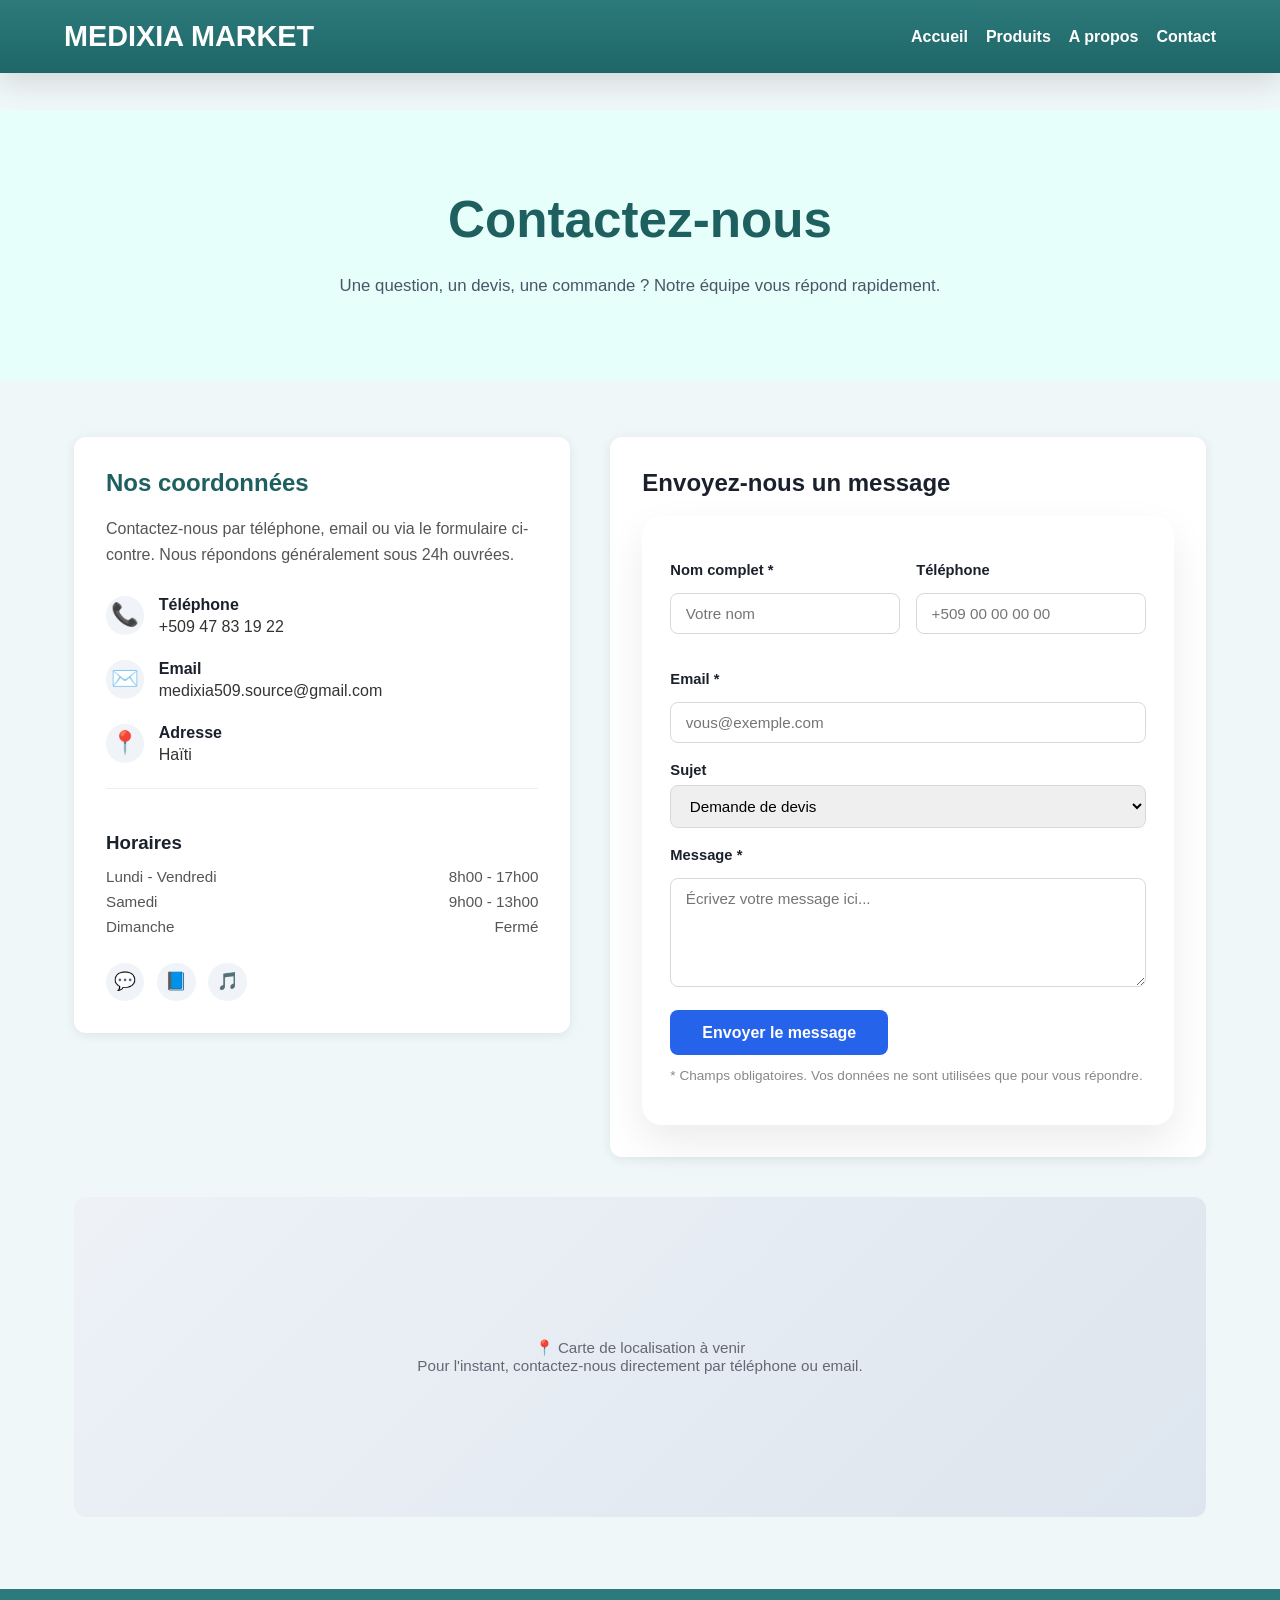
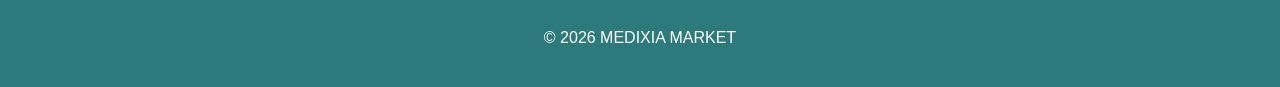
==== commit 9a87e675: "Enhance contact form functionality and UI Updated contact form to handle submissions via Formspree a" ====
--- a/contact.html
+++ b/contact.html
@@ -11,7 +11,6 @@
     <meta name="robots" content="index, follow">
     <link rel="stylesheet" href="style.css">
     <style>
-        /* Styles complémentaires pour la page Contact (utilisent les mêmes variables/couleurs que style.css) */
         .contact-wrapper {
             display: grid;
             grid-template-columns: 1fr 1.2fr;
@@ -183,23 +182,39 @@
             transform: translateY(-1px);
         }
 
+        .submit-btn:disabled {
+            background: #93b4f0;
+            cursor: not-allowed;
+            transform: none;
+        }
+
         .form-note {
             font-size: 0.85rem;
             color: #888;
             margin-top: 0.8rem;
         }
 
-        .form-success {
+        .form-success,
+        .form-error {
             display: none;
-            background: #e6f7ec;
-            color: #1e7d3c;
             padding: 1rem 1.2rem;
             border-radius: 8px;
             margin-bottom: 1.2rem;
             font-size: 0.95rem;
         }
 
-        .form-success.show {
+        .form-success {
+            background: #e6f7ec;
+            color: #1e7d3c;
+        }
+
+        .form-error {
+            background: #fdecea;
+            color: #c0392b;
+        }
+
+        .form-success.show,
+        .form-error.show {
             display: block;
         }
 
@@ -288,9 +303,9 @@
                     </div>
 
                     <div class="contact-social">
-                        <a href="#" aria-label="WhatsApp" title="WhatsApp">💬</a>
-                        <a href="#" aria-label="Facebook" title="Facebook">📘</a>
-                        <a href="#" aria-label="Instagram" title="Instagram">📷</a>
+                        <a href="https://wa.me/50947831922" target="_blank" rel="noopener noreferrer" aria-label="WhatsApp" title="WhatsApp">💬</a>
+                        <a href="https://www.facebook.com/medixia509.source" target="_blank" rel="noopener noreferrer" aria-label="Facebook" title="Facebook">📘</a>
+                        <a href="https://www.tiktok.com/@medixia_source2.0" target="_blank" rel="noopener noreferrer" aria-label="TikTok" title="TikTok">🎵</a>
                     </div>
                 </div>
 
@@ -302,7 +317,11 @@
                         ✅ Merci ! Votre message a bien été envoyé. Nous vous répondrons très vite.
                     </div>
 
-                    <form id="contactForm">
+                    <div class="form-error" id="formError">
+                        ❌ Une erreur est survenue. Veuillez réessayer ou nous contacter directement par téléphone/WhatsApp.
+                    </div>
+
+                    <form id="contactForm" action="https://formspree.io/f/mlgqyopy" method="POST">
                         <div class="form-row">
                             <div class="form-group">
                                 <label for="nom">Nom complet *</label>
@@ -334,7 +353,7 @@
                             <textarea id="message" name="message" rows="5" required placeholder="Écrivez votre message ici..."></textarea>
                         </div>
 
-                        <button type="submit" class="submit-btn">Envoyer le message</button>
+                        <button type="submit" class="submit-btn" id="submitBtn">Envoyer le message</button>
                         <p class="form-note">* Champs obligatoires. Vos données ne sont utilisées que pour vous répondre.</p>
                     </form>
                 </div>
@@ -355,7 +374,6 @@
 
     <script>
         document.addEventListener("DOMContentLoaded", function () {
-            // Menu mobile (même comportement que sur les autres pages)
             const navToggle = document.querySelector(".nav-toggle");
             const navLinks = document.querySelector(".nav-links");
             if (navToggle && navLinks) {
@@ -371,7 +389,6 @@
                 });
             }
 
-            // Bouton haut de page
             const btnTop = document.createElement("button");
             btnTop.className = "back-to-top";
             btnTop.setAttribute("aria-label", "Remonter en haut");
@@ -384,16 +401,46 @@
                 window.scrollTo({ top: 0, behavior: "smooth" });
             });
 
-            // Gestion simple du formulaire (démo côté client)
+            // ===============================
+            // ENVOI RÉEL DU FORMULAIRE (via Formspree)
+            // ===============================
             const form = document.getElementById("contactForm");
             const success = document.getElementById("formSuccess");
+            const error = document.getElementById("formError");
+            const submitBtn = document.getElementById("submitBtn");
+
             if (form) {
-                form.addEventListener("submit", function (e) {
+                form.addEventListener("submit", async function (e) {
                     e.preventDefault();
-                    success.classList.add("show");
-                    form.reset();
-                    success.scrollIntoView({ behavior: "smooth", block: "center" });
-                    setTimeout(() => success.classList.remove("show"), 6000);
+
+                    success.classList.remove("show");
+                    error.classList.remove("show");
+                    submitBtn.disabled = true;
+                    submitBtn.textContent = "Envoi en cours...";
+
+                    try {
+                        const response = await fetch(form.action, {
+                            method: "POST",
+                            body: new FormData(form),
+                            headers: { "Accept": "application/json" }
+                        });
+
+                        if (response.ok) {
+                            success.classList.add("show");
+                            form.reset();
+                            success.scrollIntoView({ behavior: "smooth", block: "center" });
+                            setTimeout(() => success.classList.remove("show"), 6000);
+                        } else {
+                            error.classList.add("show");
+                            error.scrollIntoView({ behavior: "smooth", block: "center" });
+                        }
+                    } catch (err) {
+                        error.classList.add("show");
+                        error.scrollIntoView({ behavior: "smooth", block: "center" });
+                    } finally {
+                        submitBtn.disabled = false;
+                        submitBtn.textContent = "Envoyer le message";
+                    }
                 });
             }
         });
